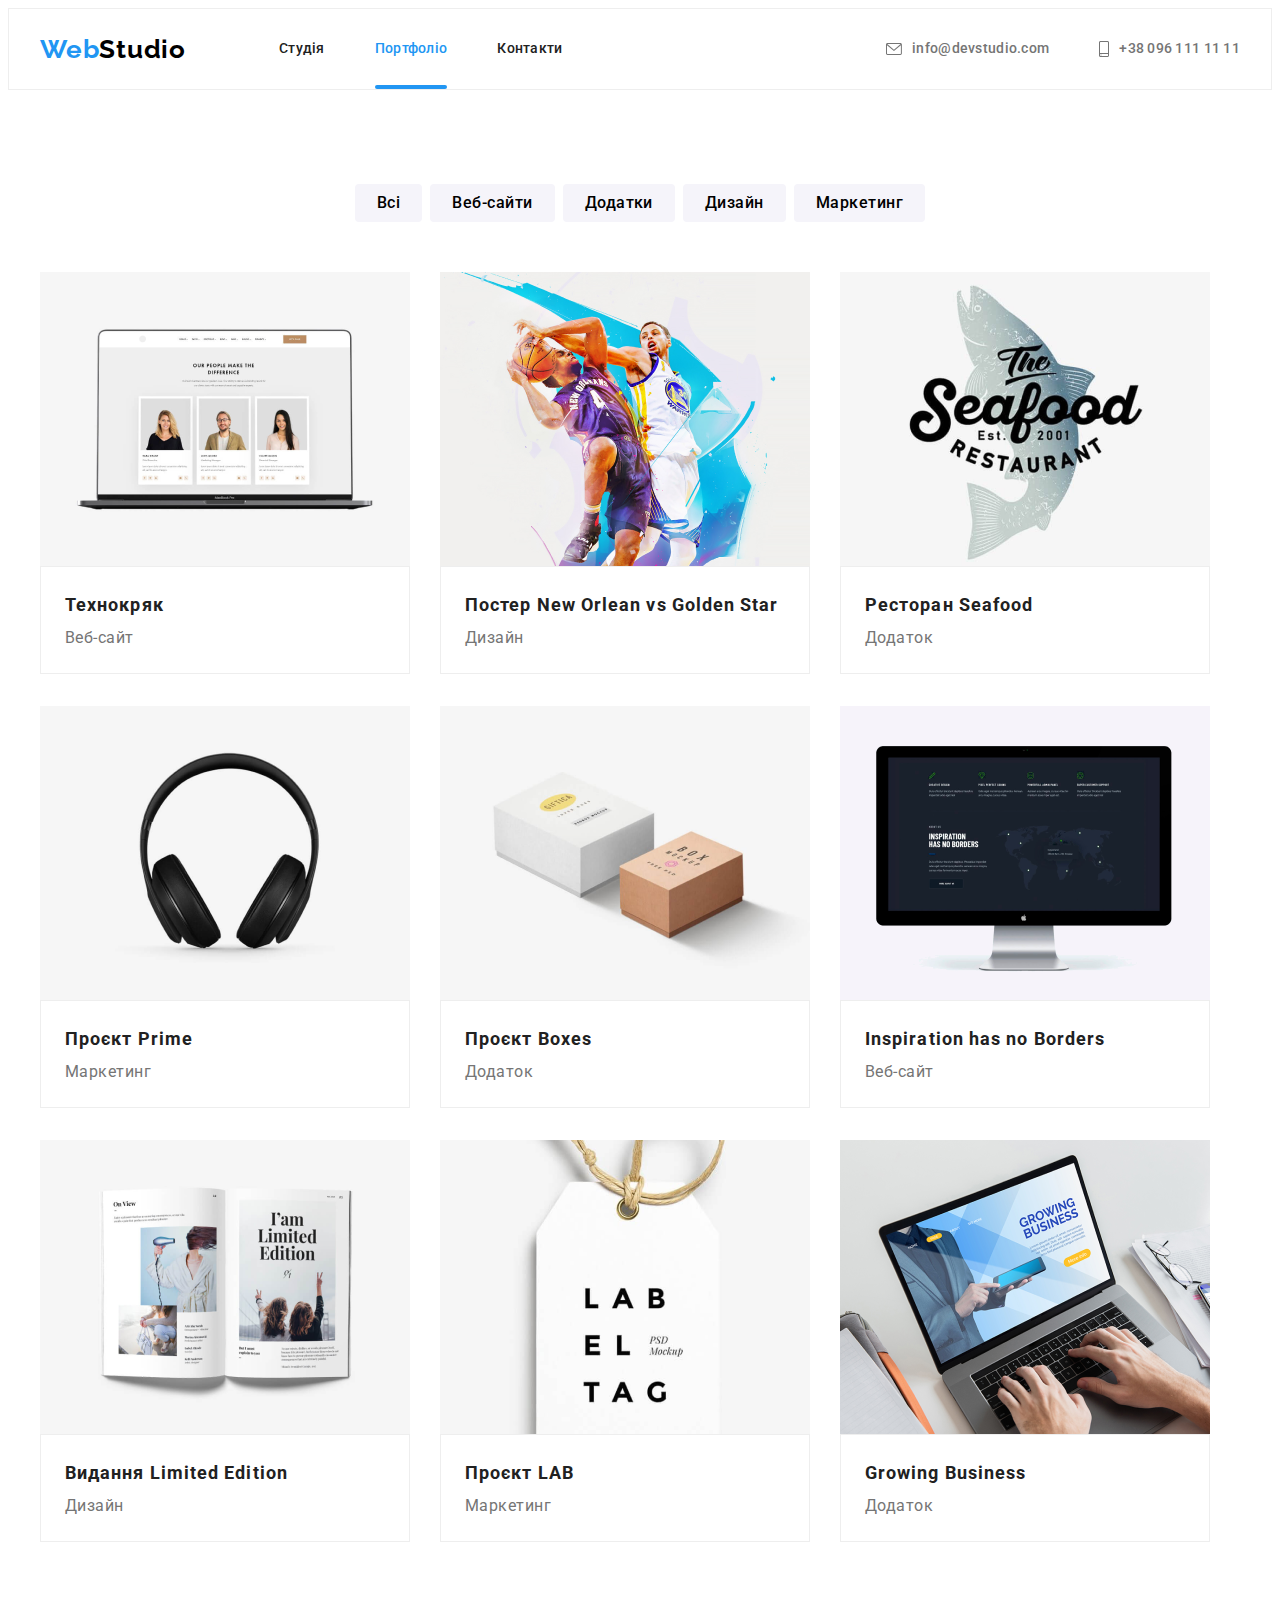
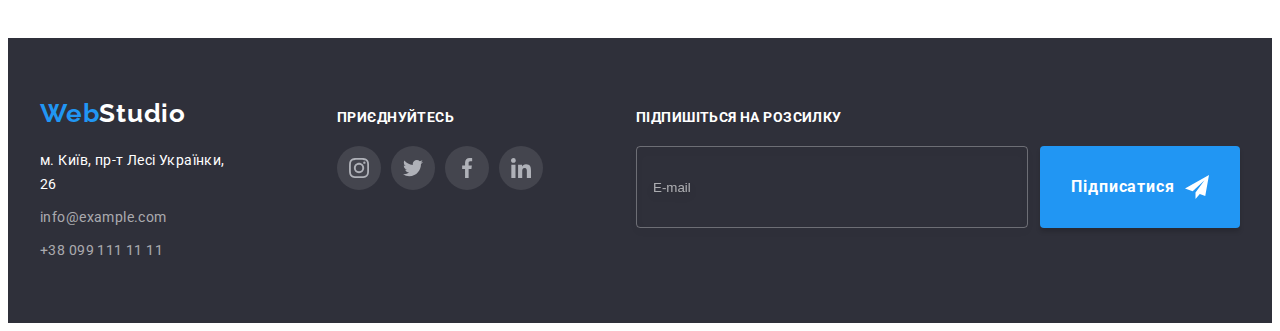
==== portfolio.html @ 57fd6be7 "with changes" ====
<!DOCTYPE html>
<html lang="ua">
<head>
    <meta charset="UTF-8">
    <meta http-equiv="X-UA-Compatible" content="IE=edge">
    <meta name="viewport" content="width=device-width, initial-scale=1.0">
    <title>Портфоліо</title>
    <link rel="preconnect" href="https://fonts.googleapis.com">
    <link rel="preconnect" href="https://fonts.gstatic.com" crossorigin>
    <link href="https://fonts.googleapis.com/css2?family=Raleway:wght@700&family=Roboto:wght@400;500;700;900&display=swap"
        rel="stylesheet">
    <link rel="stylesheet" href="https://cdnjs.cloudflare.com/ajax/libs/modern-normalize/1.1.0/modern-normalize.min.css"
        integrity="sha512-wpPYUAdjBVSE4KJnH1VR1HeZfpl1ub8YT/NKx4PuQ5NmX2tKuGu6U/JRp5y+Y8XG2tV+wKQpNHVUX03MfMFn9Q=="
        crossorigin="anonymous" referrerpolicy="no-referrer" />
    <link rel="stylesheet" href="./css/styles.css">
</head>
<body>
    <!-- HEADER -->
    <header class="header">
        <div class="container header-container-desktop">
            <nav class="nav-header">
                <a class="link logo logo-header" href="./index.html" lang="en">
                    <span class="logo-first-part">Web</span><span class="logo-second-part-theme-light">Studio</span>
                </a>
                <ul class="main-information-list list">
                    <li class="main-information-item">
                        <a class="main-information-link link" href="./index.html">Студія</a>
                    </li>
                    <li class="main-information-item">
                        <a class="main-information-link current link" href="./portfolio.html">Портфоліо</a>
                    </li>
                    <li class="main-information-item">
                        <a class="main-information-link link" href="">Контакти</a>
                    </li>
                </ul>
            </nav>
            <ul class="contacts list">
                <li class="contact-item">
                    <a class="contact-mail contact-link link" href="mailto:info@devstudio.com">
                        <svg class="contact-icon" width="16" height="12">
                            <use href="./images/icons.svg#envelope">
                            </use>
                        </svg>
                        info@devstudio.com
                    </a>
                </li>
                <li class="contact-item">
                    <a class="contact-number contact-link link" href="tel:+380961111111">
                        <svg class="contact-icon" width="10" height="16">
                            <use href="./images/icons.svg#smartphone">
                            </use>
                        </svg>
                        +38 096 111 11 11 </a>
                </li>
            </ul>
            
        </div>
    </header>
    <main>
        <!-- PORTFOLIO -->
        <section class="section">
            <div class="container">
                <h1 class="visually-hidden">Портфоліо</h1>               
                <ul class="list menu-list">
                    <li class="menu-item">
                        <button class="menu-item-btn" type="button">Всі</button>
                    </li>
                    <li class="menu-item">
                        <button class="menu-item-btn" type="button">Веб-сайти</button>
                    <li class="menu-item">
                        <button class="menu-item-btn" type="button">Додатки</button>
                    </li>
                    <li class="menu-item">
                        <button class="menu-item-btn" type="button">Дизайн</button>
                    </li>
                    <li class="menu-item">
                        <button class="menu-item-btn" type="button">Маркетинг</button>
                    </li>
                </ul>                               
                <ul class="projects-list list">
                    <li class="projects-item">
                        <a class="projects-link link" href="" target="_blank" rel="noopener noreferrer">
                           <div class="project-purpose-image">
                            <img class="project-img" src="./images/portfolio/project-1-img.png" alt="відкритий веб-сайт на ноутбуці" width="370" height="294">
                            <div class="project-purpose">
                                <p>Ресурс пропонує комплексні пропозиції з різним рівнем функціоналу та сервісів. Все це дозволить відвідувачу отримати вичерпні відомості про компанію чи приватну особу.

                                </p>
                            </div>
                           </div> 
                            <div class="projects-discription">
                                <h2 class="project-name">Технокряк</h2>
                                <p class="project-type">Веб-сайт</p>
                            </div>
                        </a>
                    </li>
                    <li class="projects-item">
                        <a class="projects-link link" href="" target="_blank" rel="noopener noreferrer">
                            <div class="project-purpose-image">
                            <img class="project-img" src="./images/portfolio/project-2-img.png" alt="два баскетболіста грають" width="370"
                                height="294">
                            <div class="project-purpose">
                                    <p>Ресурс пропонує комплексні пропозиції з різним рівнем функціоналу та сервісів. Все це дозволить відвідувачу
                                        отримати вичерпні відомості про компанію чи приватну особу.
                                
                                    </p>
                                </div>
                                </div>
                            <div class="projects-discription">
                                <h2 class="project-name">Постер New Orlean vs Golden Star</h2>
                                <p class="project-type">Дизайн</p>
                            </div>
                        </a>                        
                    </li>
                    <li class="projects-item">
                        <a class="projects-link link" href="" target="_blank" rel="noopener noreferrer">
                            <div class="project-purpose-image">
                            <img src="./images/portfolio/project-3-img.png" class="project-img" alt="емблема ресторану Seafood" width="370"
                                height="294">
                                <div class="project-purpose">
                                <p>Ресурс пропонує комплексні пропозиції з різним рівнем функціоналу та сервісів. Все це дозволить відвідувачу отримати вичерпні відомості про компанію чи приватну особу.

                                </p>
                            </div>
                                </div>
                            <div class="projects-discription">
                                <h2 class="project-name">Ресторан Seafood</h2>
                                <p class="project-type">Додаток</p>
                            </div>
                        </a>                       
                    </li>
                    <li class="projects-item">
                        <a class="projects-link link" href="" target="_blank" rel="noopener noreferrer">
                            <div class="project-purpose-image">
                            <img class="project-img" src="./images/portfolio/project-4-img.png" alt="навушники" width="370" height="294">
                            <div class="project-purpose">
                                <p>Ресурс пропонує комплексні пропозиції з різним рівнем функціоналу та сервісів. Все це дозволить відвідувачу отримати вичерпні відомості про компанію чи приватну особу.

                                </p>
                            </div>
                            </div>
                            <div class="projects-discription">
                                <h2 class="project-name">Проєкт Prime</h2>
                                <p class="project-type">Маркетинг</p>
                            </div>
                        </a>                                              
                    </li>
                    <li class="projects-item">
                        <a class="projects-link link" href="" target="_blank" rel="noopener noreferrer">
                            <div class="project-purpose-image">
                            <img class="project-img" src="./images/portfolio/project-5-img.png" alt="дві коробки" width="370" height="294">
                            <div class="project-purpose">
                                <p>Ресурс пропонує комплексні пропозиції з різним рівнем функціоналу та сервісів. Все це дозволить відвідувачу отримати вичерпні відомості про компанію чи приватну особу.

                                </p>
                            </div>
                            </div>
                            <div class="projects-discription">
                                <h2 class="project-name">Проєкт Boxes</h2>
                                <p class="project-type">Додаток</p>
                            </div>
                        </a>                          
                    </li>
                    <li class="projects-item">
                        <a class="projects-link link" href="" target="_blank" rel="noopener noreferrer">
                            <div class="project-purpose-image">
                            <img class="project-img" src="./images/portfolio/project-6-img.png" alt="відкритий веб-сайт на мониторі" width="370"
                                height="294">
                                <div class="project-purpose">
                                <p>Ресурс пропонує комплексні пропозиції з різним рівнем функціоналу та сервісів. Все це дозволить відвідувачу отримати вичерпні відомості про компанію чи приватну особу.

                                </p>
                            </div>
                            </div>
                            <div class="projects-discription">
                                <h2 class="project-name">Inspiration has no Borders</h2>
                                <p class="project-type">Веб-сайт</p>
                            </div>
                        </a>                                                  
                    </li>
                    <li class="projects-item">
                        <a class="projects-link link" href="" target="_blank" rel="noopener noreferrer">
                            <div class="project-purpose-image">
                            <img class="project-img" src="./images/portfolio/project-7-img.png" alt="розворот журналу" width="370" height="294">
                            <div class="project-purpose">
                                <p>Ресурс пропонує комплексні пропозиції з різним рівнем функціоналу та сервісів. Все це дозволить відвідувачу отримати вичерпні відомості про компанію чи приватну особу.

                                </p>
                            </div>
                            </div>
                            <div class="projects-discription">
                                <h2 class="project-name">Видання Limited Edition</h2>
                                <p class="project-type">Дизайн</p>
                            </div>
                        </a>                                                 
                    </li>
                    <li class="projects-item">
                        <a class="projects-link link" href="" target="_blank" rel="noopener noreferrer">
                            <div class="project-purpose-image">
                            <img class="project-img" src="./images/portfolio/project-8-img.png" alt="етикетка" width="370" height="294">
                            <div class="project-purpose">
                                <p>Ресурс пропонує комплексні пропозиції з різним рівнем функціоналу та сервісів. Все це дозволить відвідувачу отримати вичерпні відомості про компанію чи приватну особу.

                                </p>
                            </div>
                            </div>
                            <div class="projects-discription">
                                <h2 class="project-name">Проєкт LAB</h2>
                                <p class="project-type">Маркетинг</p>
                            </div>
                        </a>                                                 
                    </li>
                    <li class="projects-item">
                        <a class="projects-link link" href="" target="_blank" rel="noopener noreferrer">
                            <div class="project-purpose-image">
                            <img class="project-img" src="./images/portfolio/project-9-img.png" alt="відкритий додаток на ноутбуці" width="370"
                                height="294">
                                <div class="project-purpose">
                                <p>Ресурс пропонує комплексні пропозиції з різним рівнем функціоналу та сервісів. Все це дозволить відвідувачу отримати вичерпні відомості про компанію чи приватну особу.

                                </p>
                            </div>
                            </div>
                            <div class="projects-discription">
                                <h2 class="project-name">Growing Business</h2>
                                <p class="project-type">Додаток</p>
                            </div>
                        </a>                                            
                    </li>
                </ul>                
            </div>
        </section>
    </main>
    <!-- FOOTER -->
    <footer class="footer">
        <div class="container footer-container">
            <div class="footer-main">
                <a class="logo link" href="./index.html" lang="en">
                    <span class="logo-first-part">Web</span><span class="logo-second-part-theme-dark">Studio</span>
                </a>
                <address class="address">
                    <ul class="contact-info-list list">
                        <li class="contact-info-item"><a class="contact-info-link contact-info-link-address link"
                                href="https://goo.gl/maps/YMytQSWN1X3MKWsU9" target="_blank" rel="noopener noreferrer">
                                м. Київ, пр-т Лесі Українки, 26</a>
                        </li>
                        <li class="contact-info-item">
                            <a class="contact-info-link link" href="mailto:info@example.com">info@example.com </a>
                        </li>
                        <li class="contact-info-item">
                            <a class="contact-info-link link" href="tel:+380991111111"> +38 099 111 11 11 </a>
                        </li>
                    </ul>
                </address>
            </div>
            <div class="join">
                <h2 class="to-join">приєднуйтесь</h2>
                <ul class="socials-list list">
                    <li class="socials-item">
                        <a class="socials-link socials-link-dark-theme link" href="" target="_blank" rel="noopener noreferrer"
                            aria-label="іконка Instagram">
                            <svg class="socials-icon" width="20" height="20">
                                <use href="./images/icons.svg#instagram"></use>
                            </svg>
                        </a>
                    </li>
                    <li class="socials-item">
                        <a class="socials-link socials-link-dark-theme link" href="" target="_blank" rel="noopener noreferrer"
                            aria-label="іконка Twitter">
                            <svg class="socials-icon" width="20" height="20">
                                <use href="./images/icons.svg#twitter"></use>
                            </svg>
                        </a>
                    </li>
                    <li class="socials-item">
                        <a class="socials-link socials-link-dark-theme link" href="" target="_blank" rel="noopener noreferrer"
                            aria-label="іконка Facebook">
                            <svg class="socials-icon" width="20" height="20">
                                <use href="./images/icons.svg#facebook"></use>
                            </svg>
                        </a>
                    </li>
                    <li class="socials-item">
                        <a class="socials-link socials-link-dark-theme link" href="" target="_blank" rel="noopener noreferrer"
                            aria-label="іконка Linkedin">
                            <svg class="socials-icon" width="20" height="20">
                                <use href="./images/icons.svg#linkedin"></use>
                            </svg>
                        </a>
                    </li>
                </ul>
            </div>
            <div class="join-form-box">
                <p class="to-join">Підпишіться на розсилку</p>
                <form class="join-form">
                    <label class="join-form-label" for="user-email">E-mail</label>
                    <div class="join-form-field">
                        <input class="join-form-input" id="user-email" type="email" name="user-email" placeholder="E-mail">
                        <button class="modal-btn join-form-btn" type="submit">Підписатися
                            <svg class="join-form-icon" width="24" height="24">
                                <use href="./images/icons.svg#icon-send"></use>
                            </svg>
                        </button>
                    </div>
                </form>
            </div>
        </div>
    </footer>
</body>
</html>
---- css/styles.css ----
:root {
  --main-font-family: 'Roboto', sans-serif;
  --secondary-font-family: 'Raleway', sans-serif;
  --main-color: #212121;
  --main-color-theme-dark: #ffffff;
  --secondary-color: #757575;
  --color-logo-first-part: #2196f3;
  --color-logo-second-part-theme-light: #000000;
  --color-logo-second-part-theme-dark: #ffffff;
  --hover-focus-color: #2196f3;
  --button-background-hover-focus-color: #188ce8;
  --button-background-color: #2196f3;
  --address-color: rgba(255, 255, 255, 0.6);
  --button-background-color-portfolio: #f5f4fa;
  --main-background-color: #ffffff;
  --dark-background-color: #2F303A;
  --secondary-light-background: #F5F4FA;
  --hover-card-color: rgba(33, 150, 243, 0.9);
  --modal-main-background: rgba(0, 0, 0, 0.2);
  --modal-btn-close-frame: rgba(0, 0, 0, 0.1);
  --form-contact-border: rgba(33, 33, 33, 0.2);
  --form-join-border: rgba(255, 255, 255, 0.3);
}

body {
  font-family: var(--main-font-family);
  font-size: 14px;
  color: var(--main-color);
  background-color: var(--main-background-color);
}

h1,
h2,
h3,
h4,
h5,
h6,
p {
  margin: 0;
}

img {
  display: block;
  max-width: 100%; 
  height: auto;
}

ul {
padding: 0;
margin: 0;
}

.container {
  /*outline: solid red;*/
  max-width: 1200px;
  padding-left: 15px;
  padding-right: 15px;
  margin-left: auto;
  margin-right: auto;
}

/* @media (min-width: 480px){ */
.section {
  /* padding-left: 15px;
  padding-right: 15px; */
  padding-top: 60px;
  padding-bottom: 60px;
  }

@media (min-width: 1200px){
.section {
    padding-top: 94px;
    padding-bottom: 94px;
  }
}


.list {
  list-style: none;
}

.link {
  text-decoration: none;
}
.address {
  font-style: normal;
}
/* ================= COMPONENTS ================= */
.logo {
  font-family: var(--secondary-font-family);
  font-style: normal;
  font-weight: 700;
  font-size: 26px;
  line-height: 1.19;
  letter-spacing: 0.03em;
}

.logo-header{
margin-right: 93px;
}

@media (max-width: 768px){
  .logo-header {
    padding-top: 16px;
    padding-bottom: 16px;
  }
}

@media (max-width: 1200px) {
  .logo-header {
      margin-right: 88px;}
} 

.logo-first-part {
  color: var(--color-logo-first-part);
}
.logo-second-part-theme-light {
  color: var(--color-logo-second-part-theme-light);
}
.logo-second-part-theme-dark {
  color: var(--color-logo-second-part-theme-dark);
}
.visually-hidden {
  position: absolute;
  width: 1px;
  height: 1px;
  overflow: hidden;
  border: 0;
  padding: 0;
  clip: rect(0 0 0 0);
  clip-path: inset(50%);
  margin: -1px;
  white-space: nowrap;
}
/* ================= COMPONENTS ================= */

/* ================= HEADER ================= */

.main-information-link {
  font-weight: 500;
  line-height: 1.14;
  letter-spacing: 0.02em;
  color: var(--main-color);
  position: relative;

  display: block;
  padding-top: 32px;
  padding-bottom: 32px;

  transition: color 250ms cubic-bezier(0.4, 0, 0.2, 1);
}

.main-information-item{
  margin-right: 50px;
}
.main-information-item:last-child {
  margin-right: 0;
}
.main-information-link:hover,
.main-information-link:focus {
  color: var(--hover-focus-color);
}
.current::after {
  display: block;
  height: 4px;
  width: 100%;
  background-color: currentColor;
  border-radius: 2px;
  position: absolute;
  bottom: 0;
  content: '';
}


.nav-header{
  display: flex;
  align-items: center;
}

.main-information-list{
  display: flex;
  align-items: center;
}

.main-information-list .current{
  color: var(--hover-focus-color);
}



.contact-link {
  font-weight: 500;
  line-height: 1.14;
  letter-spacing: 0.02em;
  color: var(--secondary-color);

  display: flex;
  align-items: center;
  transition: color 250ms cubic-bezier(0.4, 0, 0.2, 1);
}
.contact-link:hover,
.contact-link:focus {
  color: var(--hover-focus-color);
}

@media (min-width: 768px) {
  .contact-link {
    padding-top: 0;
    padding-bottom: 0;
  }
    }

@media (min-width: 1200px) {
.contact-link {
  padding-top: 32px;
  padding-bottom: 32px;
}
}
   
@media (min-width: 768px) {
  .contacts {
    display: flex;
    flex-direction: column;
    margin-left: auto;
    gap: 10px;
    align-items: baseline;
  }
}

@media (min-width: 1200px) { 
.contacts {
    display: flex;
    flex-direction: row;
    align-items: center;
    margin-left: auto;
    gap: 50px;
}
}

/* @media (min-width: 480px) { */
  .header-container-desktop {
    display: none;
  }


@media (min-width: 768px) {
 .header-container-desktop{
  display: flex;
  align-items: center;
}
}

/* @media (min-width: 480px) { */
  .header-container-mobile {
    display: flex;
    justify-content: space-between;
    align-items: center;
    padding-left: 15px;
    padding-right: 22px;
  }

@media (min-width: 768px) {
  .header-container-mobile {
    display: none
  }
} 


.header-menu-btn {
  border: none ;
  background-color: transparent;
  cursor: pointer;
  width: 40px;
  height: 40px;
  display: flex;
  align-items: center;
  justify-content: center;
  padding: 0;
}
.header{
  border: 1px solid #EEEEEE;
}

.contact-icon{
  fill: currentColor;
  margin-right: 10px;
}
/* ================= MOBILE MENU ================= */
.mobile-menu {
  position: fixed;
  top: 0;
  left: 0;
  bottom: 0;
  right: 0;
  width: 100%;
  max-width: 480px;
  height: 796px;
  background-color: var(--main-background-color);
  transform: translateX(100%);
  transition: transform 1s;
  padding-top: 48px;
  padding-left: 40px;
}
.mobile-information-list {
  display: flex;
  flex-direction: column;
  gap: 30px;
  margin-bottom: 302px; 
}

.mobile-information-link {
  font-size: 40px;
  line-height: 1.18;
  font-weight: 500;
  letter-spacing: 0.02em;
  color: var(--main-color);
  transition: color 250ms cubic-bezier(0.4, 0, 0.2, 1), margin-left 250ms cubic-bezier(0.4, 0, 0.2, 1);
}

.mobile-information-link:focus,
.mobile-information-link:hover,
.mobile-information-link:active {
  color: var(--hover-focus-color);
  margin-left: 7px;
}

.mobile-contacts-list {
  margin-bottom: 64px;
}

.mobile-contact-item {
  margin-bottom: 32px;
}
.mobile-contact-item:last-child {
  margin-bottom: 0;
}

.mobile-mail-link {
  font-weight: 500;
  font-size: 34px;
  line-height: 1.18;
  letter-spacing: 0.02em;
  color: var(--hover-focus-color);
}

.mobile-number-link {
    font-size: 24px;
    line-height: 1.17px;
    letter-spacing: 0.02em;
    color: var(--secondary-color);
    
}

.mobile-socials-list {
 display: flex;
 gap: 20px;
}

.mobile-socials-item {
  position: relative;
}
.mobile-socials-item::before
 {display: block;
  height: 22px;
  width: 0;
  background-color: currentColor;
  position: absolute;
  left: -10px;
  border: 1px solid rgba(33, 33, 33, 0.2);

  content: ''
}

.mobile-socials-item:first-child::before {
  display: none;
}

.mobile-socials-link {
  font-weight: 500;
  font-size: 18px;
  line-height: 1.22;
  letter-spacing: 0.02em;
  color: var(--hover-focus-color);
}

@media (min-width: 748px) {
  .mobile-menu {
    display: none;
  }
}

.mobile-menu.is-open {
  transform: translateX(0);
}

.mobile-btn-close{
  position: absolute;
  top: 10px;
  right: 15px;
  width: 40px;
  height: 40px;
  border: none;
  cursor: pointer;
  background-color: transparent;
  transition: fill 250ms cubic-bezier(0.4, 0, 0.2, 1);

}

.mobile-btn-close:hover,
.mobile-btn-close:focus {
  fill: var(--hover-focus-color);
}

/* ================= MOBILE MENU ================= */


/* ================= HEADER ================= */

/* ================= HERO ================= */

/* @media (min-width: 480px) { */
.hero {
  background-color: var(--dark-background-color);
  padding-top: 118px;
  padding-bottom: 118px;
  background-image: linear-gradient(rgba(47, 48, 58, 0.4), rgba(47, 48, 58, 0.4)), url(../images/hero/background.img.jpg);
  background-repeat: no-repeat;
  
  background-position: center;
  background-size: cover;
  margin-left: auto;
  margin-right: auto;
}

@media (min-device-pixel-ratio: 2),
(min-resolution: 192dpi),
(min-resolution: 2dppx) {
  .hero {
      background-image: linear-gradient(rgba(47, 48, 58, 0.4), rgba(47, 48, 58, 0.4)),
        url(../images/hero/background.img@2x.jpg);
      }
    }

 @media (min-width: 1200px) {
  .hero {
    /* background-size: contain; */
    padding-top: 200px;
    padding-bottom: 200px;
    max-width: 1600px;
  }
 }

/* @media (min-width: 480px) { */
  .tittle {
  font-weight: 900;
  font-size: 26px;
  line-height: 1.62;
  text-align: center;
  letter-spacing: 0.06em;
  text-transform: uppercase;
  color: var(--main-color-theme-dark);

  width: 360px;
  margin-left: auto;
  margin-right: auto;
  margin-bottom: 30px;
}


@media (min-width: 1200px) {
  .tittle {
    width: 643px;
    font-size: 44px;
    line-height: 1.36;

  }
}
.modal-btn {
  font-family:inherit;
  font-weight: 700;
  font-size: 16px;
  line-height: 1.88;
  display: flex;
  align-items: center;
  text-align: center;
  justify-content: center;
  letter-spacing: 0.06em;
  cursor: pointer;
  color: var(--main-color-theme-dark);
  background-color: var(--button-background-color);

  max-width: 250px;
  min-width: 200px;
  min-height: 50px;
  border-radius: 4px;
  box-shadow: 0px 4px 4px rgba(0, 0, 0, 0.15);
  margin-left: auto;
  margin-right: auto;
  border: 0;
  transition: border-radius 250ms cubic-bezier(0.4, 0, 0.2, 1), background-color 250ms cubic-bezier(0.4, 0, 0.2, 1);
  
  
}

.modal-btn:hover,
.modal-btn:focus {
  background-color: var(--button-background-hover-focus-color);
  color: var(--main-color-theme-dark);
  border-radius: 0;
}


/* ================= HERO ================= */

/* ================= ADVANTAGES ================= */

.advantages-list{
  display: flex;
  flex-wrap: wrap;
  align-items: center;
  justify-content: center;
  gap: 30px;
}

/* @media (min-width: 480px) { */
  .advantages-list-item {
    height: 226px;
    width: 450px;
  }


@media (min-width: 768px) {
  .advantages-list-item {
    height: 224px;
    width: 354px;
  }
}

@media (min-width: 1200px) {
.advantages-list-item{
  height: 248px;
  width: 270px;
}
}

/* @media (min-width: 480px){ */
.advantages-item {
    font-size: 14px;
    font-weight: 700;
    line-height: 1.14;
    letter-spacing: 0.03em;
    text-transform: uppercase;
    margin-bottom: 10px;
    text-align: center;
}


@media (min-width: 768px) {
  .advantages-item {
    text-align: left;
  }
}

.advantages-discription {
  line-height: 1.71;
  letter-spacing: 0.03em;
  color: var(--secondary-color);
}

.advantages-frame{
  background: #F5F4FA;
  border-radius: 4px;
  margin-bottom: 30px;
  height: 120px;
  display: flex;
  align-items: center;
  justify-content: center;
}


/* ================= ADVANTAGES ================= */

/* ================= ABOUT ================= */
/* @media (min-width: 480px) { */
  .about{
    display: none;
  }

@media (min-width: 1200px) {
  .about {
    display:flex
  }
}

.about-list{
display: flex;
align-items: center;
gap: 30px;
}

.about-our-business {
  font-weight: 700;
  font-size: 36px;
  line-height: 1.17;
  text-align: center;
  letter-spacing: 0.03em;

  margin-bottom: 50px;
}
.about-img-box {
  position: relative;
}

.about-discription {
  position: absolute;
  bottom: 0;
  display: flex;
  width: 370px;
  height: 70px;
  background-color: rgba(47, 48, 58, 0.8);
  justify-content: center;
  align-items: center;
  color: var(--main-color-theme-dark);
  letter-spacing: 0.03em;
  text-transform: uppercase;
}


/* ================= ABOUT ================= */

/* ================= EMPLOYEES ================= */
.employees{
  background-color: var(--secondary-light-background);
}

/* @media (min-width: 480px){ */
.employees-item {
    background-color: var(--main-background-color);
    width: auto;
    box-shadow: 0px 1px 3px rgba(0, 0, 0, 0.12), 0px 1px 1px rgba(0, 0, 0, 0.14), 0px 2px 1px rgba(0, 0, 0, 0.2);
    border-radius: 0px 0px 4px 4px;
  }


/* @media (min-width: 480px){ */
.our-employees {
    font-weight: 700;
    font-size: 28px;
    line-height: 1.17;
    text-align: center;
    letter-spacing: 0.03em;
    margin-bottom: 30px;
  }

@media (min-width: 1200px){
.our-employees {
    font-size: 36px;
    margin-bottom: 50px;
  }
}


/* @media (min-width: 480px){ */
.employees-img {
    height: 460px;
    width: 450px;
    object-fit:cover;
  }

@media (min-width: 768px) {
  .employees-img {
    height: 374px;
    width: 354px;
  }
}

@media (min-width: 1200px) {
  .employees-img {
    height: 260px;
    width: 270px;
  }
}

.employees-name {
  font-weight: 500;
  font-size: 16px;
  line-height: 1.19;
  text-align: center;
  letter-spacing: 0.03em;
  margin-bottom: 10px;
}
.employees-position {
  font-size: 16px;
  line-height: 1.19;
  text-align: center;
  letter-spacing: 0.03em;
  color: var(--secondary-color);
  margin-bottom: 16px;
}

.employees-list{
  display: flex;
  flex-wrap: wrap;
  align-items: center;
  justify-content: center;
  gap: 30px;
}

/* @media (min-width: 480px){ */
.employees-information {
    padding-top: 30px;
    padding-bottom: 24px;
  }


@media (min-width: 1200px){
.employees-information {
    padding-bottom: 30px;
  }
}


.socials-list {
  display: flex;
  justify-content: center;
  align-items: center;
  gap: 10px;
}

.socials-link {
  display: flex;
  align-items: center;
  justify-content: center;

  width: 44px;
  height: 44px;

  color:#AFB1B8;

  border-radius: 50%;

  transition: color 250ms cubic-bezier(0.4, 0, 0.2, 1), background-color 250ms cubic-bezier(0.4, 0, 0.2, 1);
}

.socials-link:hover,
.socials-link:focus {
  color: var(--main-color-theme-dark);
  background-color: var(--hover-focus-color);

  }

.socials-icon {
  fill: currentColor;
}
  
/* ================= EMPLOYEES ================= */

/* ================= CUSTOMERS ================= */
/* @media (min-width: 480px){ */
.our-customers {
    font-style: normal;
    font-weight: 700;
    font-size: 28px;
    line-height: 1.17;
    text-align: center;
    letter-spacing: 0.03em;

    margin-bottom: 30px;
  }

@media (min-width: 1200px) {
  .our-customers {
    font-size: 36px;
    margin-bottom: 50px;
  }
}

.customers-list{
display: flex;
flex-wrap: wrap;
align-items: center;
justify-content: center;
gap: 30px;
}
 
/* @media (min-width: 480px){ */
.customers-link {
    fill: #AFB1B8;
    border: 1px solid #AFB1B8;
    border-radius: 4px;
    display: flex;
    align-items: center;
    justify-content: center;
    width: 210px;
    height: 92px;
    transition: fill 250ms cubic-bezier(0.4, 0, 0.2, 1), border-color 250ms cubic-bezier(0.4, 0, 0.2, 1);
  }

@media (min-width: 768px) {
  .customers-link {
    width: 226px;
  }
}
@media (min-width: 1200px) {
  .customers-link {
    width: 170px;
}
}

.customers-link:hover,
.customers-link:focus {
  fill: var(--hover-focus-color);
  border-color: var(--hover-focus-color);
}

  
/* ================= CUSTOMERS ================= */

/* ================= FOOTER ================= */
.footer{
  background-color: var(--dark-background-color);
  padding-top: 60px;
  
}

.footer-container {
  display: flex;
  flex-direction: column;
  align-items: center;


} 

@media (min-width: 1200px) {
.footer-container {
  flex-direction: row;
  align-items: baseline;
 
  }
}



.address{
  margin-top: 20px;
  margin-bottom: 60px;
}

.contact-info-item {
  margin-bottom: 8px;
}

@media (min-width: 1200px){
.contact-info-item {
    margin-bottom: 9px;
  }
}


.contact-info-item:last-child {
  margin-bottom: 0;
}

.contact-info-link {
  line-height: 1.71;
  letter-spacing: 0.03em;
  color: var(--address-color);
  transition: color 250ms cubic-bezier(0.4, 0, 0.2, 1)
  
}
.contact-info-link-address {
  color: var(--main-color-theme-dark);
}
.contact-info-link:hover,
.contact-info-link:focus {
  color: var(--hover-focus-color);
}

.join {
text-align: center;
margin-bottom: 60px;
}

@media (min-width: 1200px){
.join {
    margin-right: 93px;
    margin-bottom: 0;
    align-items: center;
    text-align: left;
  }
}


.to-join {
  font-weight: 700;
  font-size: 14px;
  line-height: 1.14;
  letter-spacing: 0.03em;
  text-transform: uppercase;
  color: var(--main-color-theme-dark);
  margin-bottom: 20px;
}

.socials-link-dark-theme{
background-color: rgba(255, 255, 255, 0.1);;
}
.footer-main {
  text-align: center;
}

@media (min-width: 1200px){
.footer-main {
  text-align: left;
  margin-right: 94px;
  }
}

@media (min-width: 768px) {
.footer-information-box {
    display: flex;
    justify-content: space-between;
    width: 100%;
    padding-left: 76px;
    padding-right: 89px;
  }
}
@media (min-width: 1200px) {
  .footer-information-box {
    display: flex;
    padding-left: 0;
    padding-right: 0;
  }
}


.join-form-box {
  text-align: center;
}

@media (min-width: 1200px) {
  .join-form-box {
  text-align: left;
  }
}

.join-form-label {
display: none;
}
.join-form-field {
  display: flex;
  flex-direction: column;
  gap: 20px;
}


@media (min-width: 1200px) {
.join-form-field {
    flex-direction: row;
    gap: 12px;
  }
}


.join-form-icon {  
  fill: var(--main-background-color);
}
.join-form-btn {
  display: flex;
  margin-bottom: 60px;
}

@media (min-width: 1200px){
.join-form-btn {
    margin-bottom: 0;
    gap: 10px;
  }
}


.join-form-input {
  color: var(--address-color);
  outline: none;
  width: 450px;
  height: 50px;
  padding: 15px 16px;
  background-color: transparent;
  border: 1px solid var(--form-join-border);
  filter: drop-shadow(0px 4px 4px rgba(0, 0, 0, 0.15));
  border-radius: 4px;
}

@media (min-width: 1200px){
.join-form-input {
  width: 358px;
}
}
.join-form-input::placeholder {
  color: var(--address-color);}

/* ================= FOOTER ================= */

/* ================= PORTFOLIO ================= */
.menu-item-btn {
  font-family:inherit;
  font-weight: 500;
  font-size: 16px;
  line-height: 1.63;
  text-align: center;
  letter-spacing: 0.03em;
  cursor: pointer;
  background: var(--button-background-color-portfolio);
  border-radius: 4px;
  border: none;
  padding: 6px 22px;
  transition: background-color 250ms cubic-bezier(0.4, 0, 0.2, 1), color 250ms cubic-bezier(0.4, 0, 0.2, 1), box-shadow 250ms cubic-bezier(0.4, 0, 0.2, 1);
}

.menu-item-btn:hover,
.menu-item-btn:focus {
  background-color: var(--button-background-color);
  color: var(--main-color-theme-dark);
  box-shadow: 0px 3px 1px rgba(0, 0, 0, 0.1), 0px 1px 2px rgba(0, 0, 0, 0.08), 0px 2px 2px rgba(0, 0, 0, 0.12);
}

.project-name {
  font-weight: 700;
  font-size: 18px;
  line-height: 2;
  letter-spacing: 0.06em;
  color: var(--main-color);
}

.project-type {
  font-size: 16px;
  line-height: 1.88;
  letter-spacing: 0.03em;
  color: var(--secondary-color);
}

.menu-list{
  display: flex;
  justify-content: center;
  margin-bottom: 50px;
  gap: 8px;
}

.projects-list{
  display: flex;
  flex-wrap: wrap;
  gap: 30px;
}

.projects-item{
  height: 404px;
  width: 370px;
}

.projects-link{
  display: block;
  transition: box-shadow 250ms cubic-bezier(0.4, 0, 0.2, 1);
}

.projects-link:hover,
.projects-link:focus {
  box-shadow: 0px 1px 1px rgba(0, 0, 0, 0.12), 0px 4px 4px rgba(0, 0, 0, 0.06), 1px 4px 6px rgba(0, 0, 0, 0.16);
}

.projects-discription{
border: 1px solid #EEEEEE;
padding-top: 20px;
padding-bottom: 20px;
padding-left: 24px;
padding-right: 24px;
}

.project-purpose-image {
  position: relative;
  overflow: hidden;
}

.project-purpose {
  position: absolute;
  top: 0;
  left: 0;
  width: 100%;
  height: 100%;
  font-size: 18px;
  line-height: 1.55;
  letter-spacing: 0.03em;
  padding-top: 63px;
  padding-left: 24px;
  padding-right: 24px;
  background-color: var(--hover-card-color);
  color: var(--main-color-theme-dark);
  transform: translateY(100%);
  transition: transform 250ms;
  
}
.projects-link:hover .project-purpose {
transform: translateY(0);
}



/* ================= PORTFOLIO ================= */


/* ================= MODAL ================= */

.backdrop{
position: fixed;
top: 0;
left: 0;
width: 100%;
height: 100%;
background-color: var(--modal-main-background);
display: flex;
align-items: center;
justify-content: center;
transition: opacity 250ms, visibility 250ms;
}

.backdrop.is-hidden .modal {
  transform: translate(-50%, -50%);
}
  
.modal {
padding: 40px;
position: relative;  
max-width: 450px;
max-height: 609px;
width: 100%;
height: 100%;
border-radius: 4px;
background-color: var(--main-background-color);
box-shadow: 0px 1px 3px rgba(0, 0, 0, 0.12), 0px 1px 1px rgba(0, 0, 0, 0.14), 0px 2px 1px rgba(0, 0, 0, 0.2);
transition: transform 250ms;
}

@media (min-width: 1200px){
.modal {
  max-width: 528px;
  max-height: 581px;
}
}


.modal-btn-close {
  cursor: pointer;
  position: absolute;
  top: 8px;
  right: 8px;
  display: flex;
  align-items: center;
  text-align: center;
  width: 30px;
  height: 30px;
  background: var(--main-background-color);
  border: 1px solid var(--modal-btn-close-frame);
  border-radius: 50%;
  transition: fill 250ms cubic-bezier(0.4, 0, 0.2, 1);
}

.modal-btn-close:hover,
.modal-btn-close:focus {
  fill: var(--hover-focus-color);
}

.backdrop.is-hidden {
  opacity: 0;
  visibility: hidden;
  pointer-events: none;  
}

.form-label {
  display: block;
  margin-bottom: 4px;
  height: 14px; 
  font-size: 12px;
  line-height: 1.17;
  color: var(--secondary-color);
  letter-spacing: 0.01em;
}

.form-input {
  outline: none;
  width: 100%;
  margin-bottom: 10px;
  height: 40px;
  border: 1px solid var(--form-contact-border);
  border-radius: 4px;
  padding: 12px 0px 12px 42px;
  transition: border 250ms cubic-bezier(0.4, 0, 0.2, 1);
}

.form-input:focus { 
  border: 1px solid #2196F3;
} 

.form-input:focus + .form-icon {
  fill: #2196F3;
}

.contact-form-request { 
  font-weight: 700;
  font-size: 20px;
  line-height: 1.5;
  text-align: center;
  letter-spacing: 0.03em;
  margin-bottom: 12px;
}

@media (min-width: 1200px){
.contact-form-request {
  line-height: 1.15;
}
}


.form-textarea {
height: 120px;
resize: none;
padding: 12px 16px;
margin-bottom: 20px;

}

.form-field {
  position: relative;
}

.form-icon {
  position: absolute;
  left: 12px;
  top: 11px;
  transition: fill 250ms cubic-bezier(0.4, 0, 0.2, 1);
}

.form-label-checkbox {
  position: relative;
  display: block;
  font-size: 12px;
  line-height: 1.17;
  letter-spacing: 0.03em;
  color: var(--secondary-color);
  padding-left: 24px;
  margin-left: 0;
}

@media (min-width: 1200px){
  .form-label-checkbox{
  font-size: 14px;
  line-height: 1.71;
  margin-left: -16px;
  }
}

.checkbox-contract{
  color: var(--color-logo-first-part);
  text-decoration: underline;
}

.form-field-checkbox { 
  display: flex;
  justify-content: center;
  align-items: center;
  margin-bottom: 30px;
}

.form-input-checkbox {
  appearance: none;
}

.form-input-checkbox:checked + .checkbox-icon {
  border-color: var(--hover-focus-color);
  background-color: var(--hover-focus-color);
  fill: var(--main-color-theme-dark);
}

.checkbox-icon {
  position: absolute;
  left: 52px;
  display: inline-block;
  border: 2px solid var(--main-color);
  border-radius: 2px;
  align-items: center;
  justify-content: center ;
  fill: none;
  transition: border-color 250ms cubic-bezier(0.4, 0, 0.2, 1), background-color 250ms cubic-bezier(0.4, 0, 0.2, 1), fill 250ms cubic-bezier(0.4, 0, 0.2, 1);
}

/* ================= MODAL ================= */
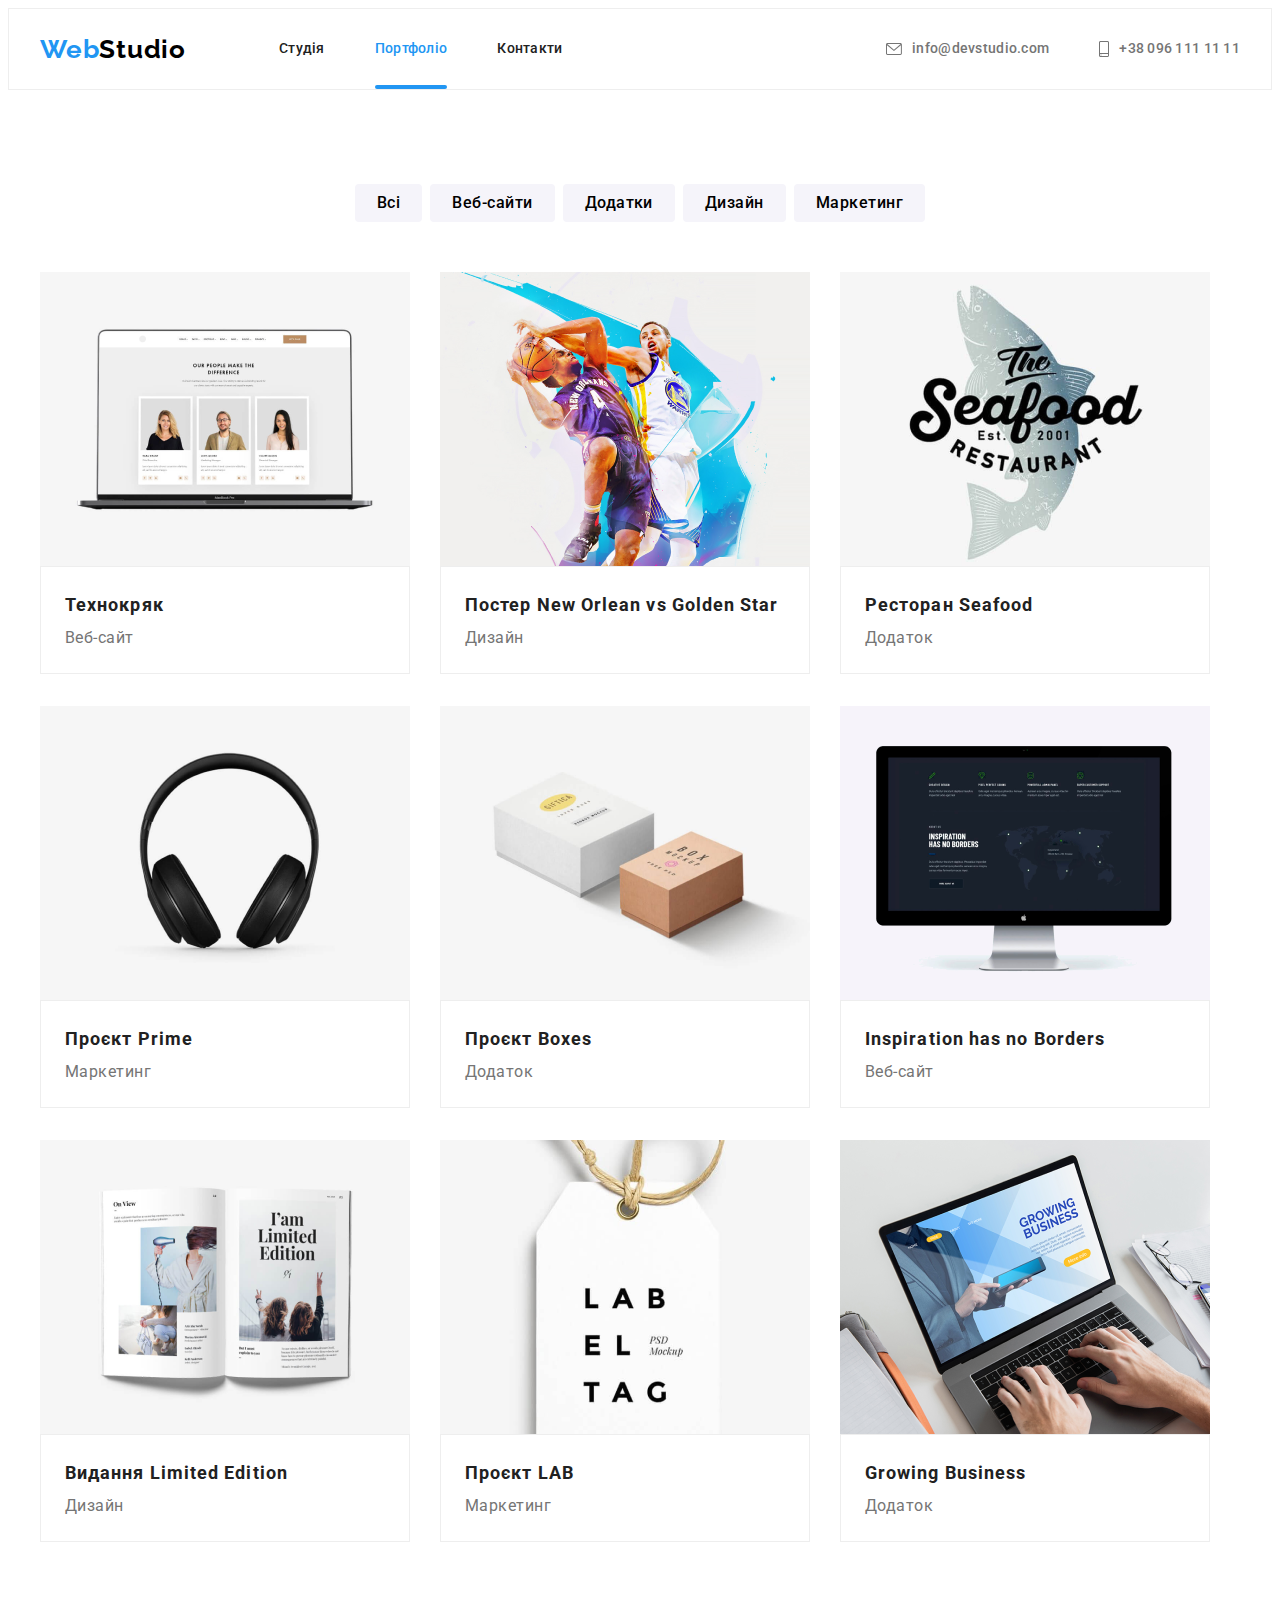
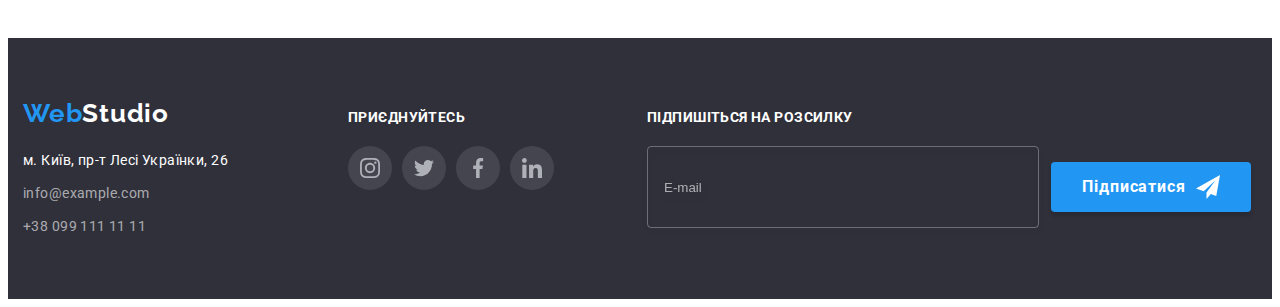
==== commit 0794b421: "also changes" ====
--- a/portfolio.html
+++ b/portfolio.html
@@ -1,5 +1,5 @@
 <!DOCTYPE html>
-<html lang="ua">
+<html lang="ru">
 <head>
     <meta charset="UTF-8">
     <meta http-equiv="X-UA-Compatible" content="IE=edge">
--- a/css/styles.css
+++ b/css/styles.css
@@ -49,15 +49,26 @@
 padding: 0;
 margin: 0;
 }
-
 .container {
-  /*outline: solid red;*/
-  max-width: 1200px;
+  max-width: 480px;
   padding-left: 15px;
   padding-right: 15px;
   margin-left: auto;
   margin-right: auto;
 }
+
+@media (min-width: 768px) {
+  .container {
+    max-width: 768px;
+  }
+}
+
+@media (min-width: 1200px) {
+  .container {
+  max-width: 1200px;
+}
+}
+
 
 /* @media (min-width: 480px){ */
 .section {
@@ -288,24 +299,32 @@
 /* ================= MOBILE MENU ================= */
 .mobile-menu {
   position: fixed;
+  display: flex;
   top: 0;
   left: 0;
-  bottom: 0;
-  right: 0;
   width: 100%;
-  max-width: 480px;
-  height: 796px;
+  height: 100%;
+  padding: 40px;
+  padding-top: 48px;
   background-color: var(--main-background-color);
   transform: translateX(100%);
   transition: transform 1s;
-  padding-top: 48px;
-  padding-left: 40px;
-}
+  z-index: 1;
+}
+
+.mobile-menu-content {
+  display: flex;
+  flex-direction: column;
+}
+
 .mobile-information-list {
   display: flex;
   flex-direction: column;
   gap: 30px;
-  margin-bottom: 302px; 
+}
+
+.mobile-nav{
+  margin-bottom: auto;
 }
 
 .mobile-information-link {
@@ -353,6 +372,7 @@
 
 .mobile-socials-list {
  display: flex;
+ flex-wrap: wrap;
  gap: 20px;
 }
 
@@ -423,9 +443,8 @@
   background-color: var(--dark-background-color);
   padding-top: 118px;
   padding-bottom: 118px;
-  background-image: linear-gradient(rgba(47, 48, 58, 0.4), rgba(47, 48, 58, 0.4)), url(../images/hero/background.img.jpg);
+  background-image: linear-gradient(rgba(47, 48, 58, 0.4), rgba(47, 48, 58, 0.4)), url(../images/hero/background-mobile.img.jpg);
   background-repeat: no-repeat;
-  
   background-position: center;
   background-size: cover;
   margin-left: auto;
@@ -433,22 +452,48 @@
 }
 
 @media (min-device-pixel-ratio: 2),
-(min-resolution: 192dpi),
+(min-resolution: 190dpi),
 (min-resolution: 2dppx) {
+  .hero {
+    background-image: linear-gradient(rgba(47, 48, 58, 0.4), rgba(47, 48, 58, 0.4)),
+      url(../images/hero/background-mobile.img@2x.jpg);
+  }
+}
+
+@media (min-width: 768px) {
+  .hero {
+    background-image: linear-gradient(rgba(47, 48, 58, 0.4), rgba(47, 48, 58, 0.4)),
+          url(../images/hero/background-tablet.img.jpg);
+  }
+}
+
+@media (min-device-pixel-ratio: 2) and (min-width: 768px),
+(min-resolution: 190dpi) and (min-width: 768px),
+(min-resolution: 2dppx) and (min-width: 768px) {
+.hero {
+  background-image: linear-gradient(rgba(47, 48, 58, 0.4), rgba(47, 48, 58, 0.4)),
+    url(../images/hero/background-tablet.img@2x.jpg);
+}
+}
+
+@media (min-width: 1200px) {
+  .hero {
+    background-image: linear-gradient(rgba(47, 48, 58, 0.4), rgba(47, 48, 58, 0.4)),
+        url(../images/hero/background.img.jpg);
+    padding-top: 200px;
+    padding-bottom: 200px;
+    max-width: 1600px;
+  }
+}
+
+@media (min-device-pixel-ratio: 2) and (min-width: 1200px),
+(min-resolution: 192dpi) and (min-width: 1200px),
+(min-resolution: 2dppx) and (min-width: 1200px) {
   .hero {
       background-image: linear-gradient(rgba(47, 48, 58, 0.4), rgba(47, 48, 58, 0.4)),
         url(../images/hero/background.img@2x.jpg);
       }
     }
-
- @media (min-width: 1200px) {
-  .hero {
-    /* background-size: contain; */
-    padding-top: 200px;
-    padding-bottom: 200px;
-    max-width: 1600px;
-  }
- }
 
 /* @media (min-width: 480px) { */
   .tittle {
@@ -460,20 +505,23 @@
   text-transform: uppercase;
   color: var(--main-color-theme-dark);
 
-  width: 360px;
   margin-left: auto;
   margin-right: auto;
   margin-bottom: 30px;
 }
 
+@media (min-width: 768px) {
+  .tittle {
+    width: 360px;}
+  }
 
 @media (min-width: 1200px) {
   .tittle {
     width: 643px;
     font-size: 44px;
     line-height: 1.36;
-
-  }
+  }
+
 }
 .modal-btn {
   font-family:inherit;
@@ -641,6 +689,17 @@
     border-radius: 0px 0px 4px 4px;
   }
 
+    @media (min-width: 768px) {
+      .employees-item {
+        flex-basis: calc((100% - 30px) / 2);
+      }
+    }
+  
+    @media (min-width: 1200px) {
+      .employees-item {
+        flex-basis: calc((100% - 90px) / 4);
+      }
+    }
 
 /* @media (min-width: 480px){ */
 .our-employees {
@@ -781,9 +840,32 @@
 align-items: center;
 justify-content: center;
 gap: 30px;
-}
- 
-/* @media (min-width: 480px){ */
+
+}
+
+  .customers-item {
+    flex-basis: calc((100% - 30px) / 2);
+  }
+
+
+@media (min-width: 768px){
+  .customers-item {
+ flex-basis: calc((100% - 60px) / 3);
+}
+}
+
+@media (min-width: 1200px) {
+  .customers-item {
+    flex-basis: calc((100% - 150px) / 6);
+  }
+}
+
+ @media (min-width: 1200px){
+.customers-list {
+    gap: 30px;
+  }
+ }
+
 .customers-link {
     fill: #AFB1B8;
     border: 1px solid #AFB1B8;
@@ -791,7 +873,7 @@
     display: flex;
     align-items: center;
     justify-content: center;
-    width: 210px;
+    width: 100%;
     height: 92px;
     transition: fill 250ms cubic-bezier(0.4, 0, 0.2, 1), border-color 250ms cubic-bezier(0.4, 0, 0.2, 1);
   }
@@ -801,6 +883,7 @@
     width: 226px;
   }
 }
+
 @media (min-width: 1200px) {
   .customers-link {
     width: 170px;
@@ -820,14 +903,15 @@
 .footer{
   background-color: var(--dark-background-color);
   padding-top: 60px;
-  
+  padding-bottom: 60px;
+   
 }
 
 .footer-container {
+  margin: 0;
   display: flex;
   flex-direction: column;
   align-items: center;
-
 
 } 
 
@@ -835,16 +919,22 @@
 .footer-container {
   flex-direction: row;
   align-items: baseline;
- 
-  }
-}
-
+  }
+}
 
 
 .address{
   margin-top: 20px;
   margin-bottom: 60px;
 }
+
+@media (min-width: 1200px) {
+  .address {
+    width: 231px;
+    margin-bottom: 0;
+  }
+}
+
 
 .contact-info-item {
   margin-bottom: 8px;
@@ -889,7 +979,6 @@
     text-align: left;
   }
 }
-
 
 .to-join {
   font-weight: 700;
@@ -899,7 +988,22 @@
   text-transform: uppercase;
   color: var(--main-color-theme-dark);
   margin-bottom: 20px;
-}
+
+}
+
+
+@media (min-width: 768px) {
+  .to-join1 {
+    margin-top: 5px;
+  }
+}
+
+@media (min-width: 1200px) {
+  .to-join1 {
+    margin-top: 12px;
+  }
+}
+
 
 .socials-link-dark-theme{
 background-color: rgba(255, 255, 255, 0.1);;
@@ -918,38 +1022,46 @@
 @media (min-width: 768px) {
 .footer-information-box {
     display: flex;
-    justify-content: space-between;
+    justify-content: center;
+    gap: 165px;
     width: 100%;
-    padding-left: 76px;
-    padding-right: 89px;
   }
 }
 @media (min-width: 1200px) {
   .footer-information-box {
     display: flex;
+    gap: 0;
     padding-left: 0;
     padding-right: 0;
   }
 }
 
 
-.join-form-box {
+.join-form-box { 
   text-align: center;
+  width: 100%;
 }
 
 @media (min-width: 1200px) {
   .join-form-box {
-  text-align: left;
-  }
-}
-
+   text-align: left;
+   justify-content: baseline;
+   align-items: baseline;
+   align-items: baseline ;
+  }
+}
+.join-form {
+  width: 100%;
+}
 .join-form-label {
 display: none;
 }
 .join-form-field {
   display: flex;
   flex-direction: column;
+  align-items: center;
   gap: 20px;
+  width: 100%;
 }
 
 
@@ -966,7 +1078,8 @@
 }
 .join-form-btn {
   display: flex;
-  margin-bottom: 60px;
+  margin-left: 0;
+  margin-right: 0;
 }
 
 @media (min-width: 1200px){
@@ -980,13 +1093,21 @@
 .join-form-input {
   color: var(--address-color);
   outline: none;
-  width: 450px;
+  width: 100%;
   height: 50px;
   padding: 15px 16px;
   background-color: transparent;
   border: 1px solid var(--form-join-border);
   filter: drop-shadow(0px 4px 4px rgba(0, 0, 0, 0.15));
   border-radius: 4px;
+  
+}
+
+@media (min-width: 768px) {
+  .join-form-input {
+    width: 450px;
+    
+  }
 }
 
 @media (min-width: 1200px){
@@ -996,7 +1117,6 @@
 }
 .join-form-input::placeholder {
   color: var(--address-color);}
-
 /* ================= FOOTER ================= */
 
 /* ================= PORTFOLIO ================= */
